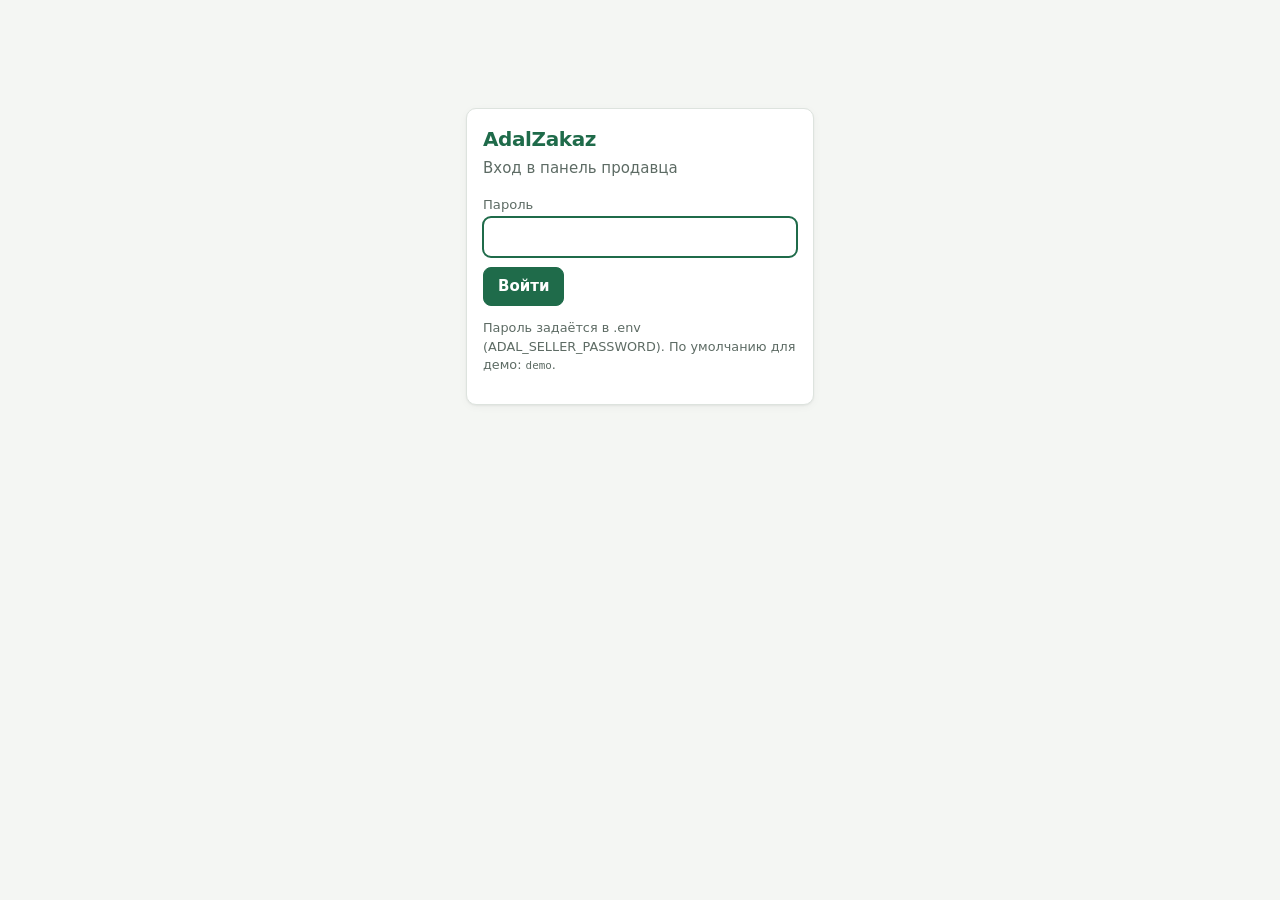
==== static/login.html @ ae4ff65b "Initial commit" ====
<!doctype html>
<html lang="ru">
<head>
  <meta charset="utf-8">
  <meta name="viewport" content="width=device-width, initial-scale=1">
  <title>AdalZakaz — вход</title>
  <link rel="stylesheet" href="/static/style.css">
</head>
<body>
<div class="public" style="max-width:380px;padding-top:12vh">
  <div class="card">
    <div class="logo" style="margin:0 0 4px">AdalZakaz</div>
    <p class="muted" style="margin-top:0">Вход в панель продавца</p>
    <form method="post" action="/login">
      <div class="field"><label for="p">Пароль</label><input id="p" name="password" type="password" autofocus required></div>
      <p class="note bad" id="err" hidden>Неверный пароль</p>
      <button class="btn primary" type="submit">Войти</button>
    </form>
    <p class="muted" style="font-size:.8rem">Пароль задаётся в .env (ADAL_SELLER_PASSWORD). По умолчанию для демо: <code>demo</code>.</p>
  </div>
</div>
<script>if (location.search.includes("error")) document.getElementById("err").hidden = false;</script>
</body>
</html>
---- static/style.css ----
:root {
  --bg: #f4f6f3;
  --panel: #ffffff;
  --ink: #17221d;
  --muted: #5d6b64;
  --line: #dde3de;
  --brand: #1f6b4a;
  --brand-ink: #ffffff;
  --brand-soft: #e3f1ea;
  --warn: #9a5b00;
  --warn-soft: #fff3dc;
  --bad: #b3261e;
  --bad-soft: #fde8e6;
  --ok: #1f6b4a;
  --ok-soft: #e3f1ea;
  --ai: #4b3fa6;
  --ai-soft: #eeecfb;
  --radius: 10px;
  --shadow: 0 1px 2px rgba(0,0,0,.05), 0 2px 8px rgba(0,0,0,.04);
  color-scheme: light;
}
@media (prefers-color-scheme: dark) {
  :root:not([data-theme="light"]) {
    --bg: #111613; --panel: #1a211d; --ink: #e5ece8; --muted: #9aa8a0; --line: #2b352f;
    --brand: #4fb386; --brand-ink: #0d1a13; --brand-soft: #1d3329;
    --warn: #f0b456; --warn-soft: #33290f; --bad: #f2867c; --bad-soft: #3a1c19;
    --ok: #4fb386; --ok-soft: #1d3329; --ai: #a99cf5; --ai-soft: #25213f;
    color-scheme: dark;
  }
}
* { box-sizing: border-box; }
html, body { margin: 0; }
body {
  background: var(--bg); color: var(--ink);
  font: 15px/1.45 system-ui, -apple-system, "Segoe UI", Roboto, "Noto Sans", sans-serif;
}
a { color: var(--brand); }
h1, h2, h3 { margin: 0 0 .5em; line-height: 1.2; }
h1 { font-size: 1.4rem; } h2 { font-size: 1.15rem; } h3 { font-size: 1rem; }
small, .muted { color: var(--muted); }
code { font-size: .85em; }

/* layout */
.app { display: grid; grid-template-columns: 220px 1fr; min-height: 100vh; }
.side { background: var(--panel); border-right: 1px solid var(--line); padding: 16px 12px; position: sticky; top: 0; height: 100vh; }
.logo { font-weight: 800; font-size: 1.25rem; color: var(--brand); margin: 0 8px 4px; letter-spacing: -.02em; }
.logo-sub { font-size: .78rem; color: var(--muted); margin: 0 8px 18px; }
.nav button { display: flex; width: 100%; align-items: center; gap: 8px; text-align: left; background: none; border: 0; color: var(--ink);
  padding: 9px 10px; border-radius: 8px; cursor: pointer; font: inherit; }
.nav button:hover { background: var(--bg); }
.nav button.active { background: var(--brand-soft); color: var(--brand); font-weight: 600; }
.nav .count { margin-left: auto; background: var(--bad); color: #fff; border-radius: 99px; font-size: .72rem; padding: 0 7px; }
.side-foot { position: absolute; bottom: 14px; left: 12px; right: 12px; font-size: .8rem; color: var(--muted); }
main { padding: 22px 26px 60px; min-width: 0; }
.topbar { display: flex; align-items: center; justify-content: space-between; gap: 12px; margin-bottom: 18px; flex-wrap: wrap; }

/* blocks */
.card { background: var(--panel); border: 1px solid var(--line); border-radius: var(--radius); padding: 16px; box-shadow: var(--shadow); margin-bottom: 14px; }
.grid { display: grid; gap: 14px; }
.g2 { grid-template-columns: repeat(2, minmax(0, 1fr)); }
.g3 { grid-template-columns: repeat(3, minmax(0, 1fr)); }
.tiles { display: grid; grid-template-columns: repeat(auto-fill, minmax(170px, 1fr)); gap: 12px; margin-bottom: 14px; }
.tile { background: var(--panel); border: 1px solid var(--line); border-radius: var(--radius); padding: 12px 14px; }
.tile .v { font-size: 1.5rem; font-weight: 700; font-variant-numeric: tabular-nums; }
.tile .k { font-size: .8rem; color: var(--muted); }
.row { display: flex; gap: 8px; align-items: center; flex-wrap: wrap; }
.between { justify-content: space-between; }
.stack > * + * { margin-top: 10px; }
hr { border: 0; border-top: 1px solid var(--line); margin: 14px 0; }

/* tables */
table { width: 100%; border-collapse: collapse; }
th, td { text-align: left; padding: 8px 8px; border-bottom: 1px solid var(--line); vertical-align: top; }
th { font-size: .78rem; text-transform: uppercase; letter-spacing: .03em; color: var(--muted); font-weight: 600; }
tr.click { cursor: pointer; }
tr.click:hover td { background: var(--bg); }
.num { text-align: right; font-variant-numeric: tabular-nums; }

/* chips */
.chip { display: inline-block; padding: 1px 8px; border-radius: 99px; font-size: .78rem; background: var(--bg); border: 1px solid var(--line); white-space: nowrap; }
.chip.ok { background: var(--ok-soft); color: var(--ok); border-color: transparent; }
.chip.warn { background: var(--warn-soft); color: var(--warn); border-color: transparent; }
.chip.bad { background: var(--bad-soft); color: var(--bad); border-color: transparent; }
.chip.ai { background: var(--ai-soft); color: var(--ai); border-color: transparent; }

/* forms */
label { display: block; font-size: .82rem; color: var(--muted); margin-bottom: 3px; }
label .req { color: var(--bad); }
input, select, textarea {
  width: 100%; font: inherit; color: var(--ink); background: var(--panel);
  border: 1px solid var(--line); border-radius: 8px; padding: 8px 10px;
}
textarea { min-height: 70px; resize: vertical; }
input:focus, select:focus, textarea:focus { outline: 2px solid var(--brand); outline-offset: -1px; }
.field { margin-bottom: 10px; }
.field.missing input, .field.missing textarea { border-color: var(--bad); background: var(--bad-soft); }
button.btn, a.btn {
  display: inline-flex; align-items: center; gap: 6px; font: inherit; font-weight: 600; cursor: pointer; text-decoration: none;
  border-radius: 8px; padding: 8px 14px; border: 1px solid var(--line); background: var(--panel); color: var(--ink);
}
button.btn:hover { border-color: var(--brand); }
button.btn.primary, a.btn.primary { background: var(--brand); color: var(--brand-ink); border-color: var(--brand); }
button.btn.ai { background: var(--ai-soft); color: var(--ai); border-color: transparent; }
button.btn.danger { color: var(--bad); }
button.btn.small { padding: 4px 10px; font-size: .85rem; }
button.btn:disabled { opacity: .5; cursor: not-allowed; }
.mic.rec { background: var(--bad); color: #fff; border-color: var(--bad); }

/* notes */
.note { border-radius: 8px; padding: 10px 12px; font-size: .9rem; margin: 8px 0; }
.note.warn { background: var(--warn-soft); color: var(--warn); }
.note.bad { background: var(--bad-soft); color: var(--bad); }
.note.ok { background: var(--ok-soft); color: var(--ok); }
.note.ai { background: var(--ai-soft); color: var(--ai); }
.draft { border: 1px dashed var(--ai); border-radius: var(--radius); padding: 12px; background: var(--ai-soft); margin: 10px 0; }
.draft textarea { background: var(--panel); }
.draft-head { display: flex; justify-content: space-between; gap: 8px; font-size: .82rem; color: var(--ai); margin-bottom: 6px; flex-wrap: wrap; }

/* drawer */
.drawer-back { position: fixed; inset: 0; background: rgba(0,0,0,.35); z-index: 20; }
.drawer { position: fixed; top: 0; right: 0; bottom: 0; width: min(920px, 100%); background: var(--bg); z-index: 21;
  overflow-y: auto; padding: 18px 22px 60px; box-shadow: -4px 0 18px rgba(0,0,0,.15); }
.drawer-close { position: sticky; top: 0; float: right; z-index: 2; }

/* timeline */
.timeline { list-style: none; padding: 0; margin: 0; font-size: .86rem; }
.timeline li { padding: 5px 0 5px 14px; border-left: 2px solid var(--line); position: relative; }
.timeline li::before { content: ""; position: absolute; left: -5px; top: 11px; width: 8px; height: 8px; border-radius: 50%; background: var(--brand); }
.steps { display: flex; gap: 4px; flex-wrap: wrap; margin: 6px 0 12px; }
.step { font-size: .78rem; padding: 4px 9px; border-radius: 6px; background: var(--panel); border: 1px solid var(--line); color: var(--muted); }
.step.done { background: var(--ok-soft); color: var(--ok); border-color: transparent; }
.step.now { border-color: var(--brand); color: var(--ink); font-weight: 600; }

.chat { max-height: 280px; overflow-y: auto; display: flex; flex-direction: column; gap: 6px; padding: 4px; }
.msg { max-width: 80%; padding: 7px 11px; border-radius: 12px; font-size: .9rem; white-space: pre-wrap; }
.msg.in { background: var(--panel); border: 1px solid var(--line); align-self: flex-start; }
.msg.out { background: var(--brand-soft); align-self: flex-end; }
.msg small { display: block; font-size: .7rem; }

.thumbs { display: flex; gap: 8px; flex-wrap: wrap; }
.thumbs img, .thumbs video { width: 140px; height: 100px; object-fit: cover; border-radius: 8px; border: 1px solid var(--line); background: var(--panel); }
.ev { width: 160px; font-size: .75rem; }
.ev audio { width: 160px; }
.bar { height: 8px; background: var(--brand); border-radius: 4px; }
.timer { font-variant-numeric: tabular-nums; font-weight: 600; }
.toast { position: fixed; bottom: 18px; left: 50%; transform: translateX(-50%); background: var(--ink); color: var(--bg);
  padding: 10px 16px; border-radius: 10px; z-index: 50; max-width: 90vw; box-shadow: var(--shadow); }
.toast.err { background: var(--bad); color: #fff; }
.empty { color: var(--muted); padding: 20px; text-align: center; }
.qr svg { width: 140px; height: 140px; }
.diff-old { color: var(--bad); text-decoration: line-through; }
.diff-new { color: var(--ok); }
.spin { display: inline-block; width: 14px; height: 14px; border: 2px solid currentColor; border-right-color: transparent; border-radius: 50%; animation: s .7s linear infinite; }
@keyframes s { to { transform: rotate(360deg); } }

/* buyer pages */
.public { max-width: 720px; margin: 0 auto; padding: 16px 16px 60px; }
.public header { display: flex; justify-content: space-between; align-items: center; margin-bottom: 14px; gap: 8px; }
.langs button { border: 1px solid var(--line); background: var(--panel); color: var(--ink); padding: 5px 12px; font: inherit; cursor: pointer; }
.langs button:first-child { border-radius: 8px 0 0 8px; } .langs button:last-child { border-radius: 0 8px 8px 0; }
.langs button.on { background: var(--brand); color: var(--brand-ink); border-color: var(--brand); }
.facts td:first-child { color: var(--muted); width: 40%; }
.choice { display: flex; gap: 8px; flex-wrap: wrap; }
.choice label { display: flex; gap: 6px; align-items: center; color: var(--ink); font-size: .9rem; border: 1px solid var(--line);
  border-radius: 8px; padding: 6px 10px; background: var(--panel); cursor: pointer; margin: 0; }
.choice input { width: auto; }

@media (max-width: 860px) {
  .app { grid-template-columns: 1fr; }
  .side { position: static; height: auto; border-right: 0; border-bottom: 1px solid var(--line); }
  .nav { display: flex; overflow-x: auto; gap: 4px; }
  .nav button { white-space: nowrap; width: auto; }
  .side-foot { display: none; }
  main { padding: 16px; }
  .g2, .g3 { grid-template-columns: 1fr; }
  .drawer { padding: 14px 16px 60px; }
  table { font-size: .88rem; }
  .hide-sm { display: none; }
}
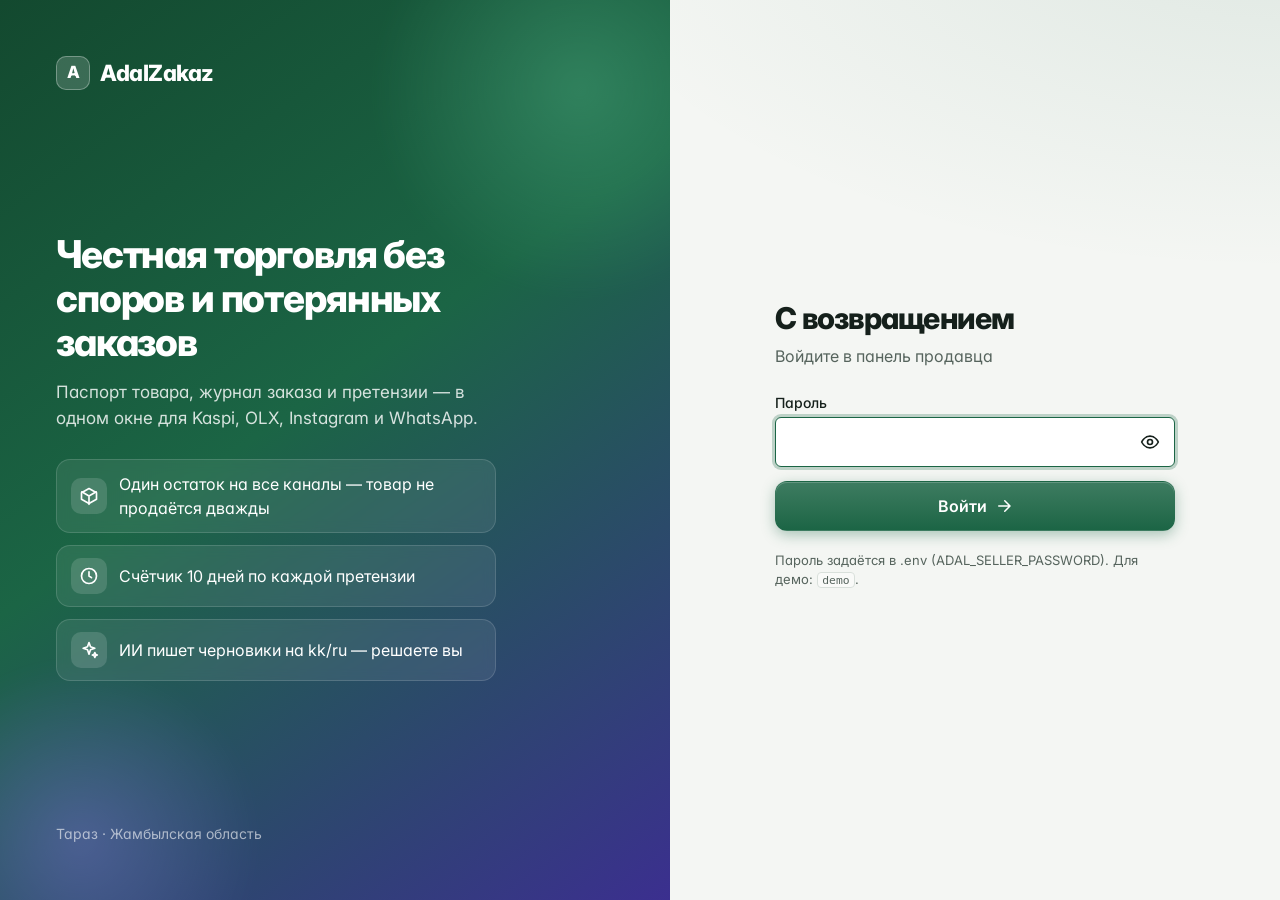
==== commit 2380ac5a: "Interface Update" ====
--- a/static/login.html
+++ b/static/login.html
@@ -3,22 +3,58 @@
 <head>
   <meta charset="utf-8">
   <meta name="viewport" content="width=device-width, initial-scale=1">
+  <meta name="color-scheme" content="light dark">
   <title>AdalZakaz — вход</title>
+  <script>try { const t = localStorage.getItem("adal_theme"); if (t) document.documentElement.dataset.theme = t; } catch {}</script>
+  <link rel="preconnect" href="https://fonts.googleapis.com">
+  <link rel="stylesheet" href="https://fonts.googleapis.com/css2?family=Inter:wght@400;500;600;700;800&display=swap">
   <link rel="stylesheet" href="/static/style.css">
 </head>
 <body>
-<div class="public" style="max-width:380px;padding-top:12vh">
-  <div class="card">
-    <div class="logo" style="margin:0 0 4px">AdalZakaz</div>
-    <p class="muted" style="margin-top:0">Вход в панель продавца</p>
-    <form method="post" action="/login">
-      <div class="field"><label for="p">Пароль</label><input id="p" name="password" type="password" autofocus required></div>
-      <p class="note bad" id="err" hidden>Неверный пароль</p>
-      <button class="btn primary" type="submit">Войти</button>
-    </form>
-    <p class="muted" style="font-size:.8rem">Пароль задаётся в .env (ADAL_SELLER_PASSWORD). По умолчанию для демо: <code>demo</code>.</p>
-  </div>
+<div class="auth">
+  <section class="auth-hero" aria-label="О сервисе">
+    <div class="logo">AdalZakaz</div>
+    <div>
+      <h2>Честная торговля без споров и потерянных заказов</h2>
+      <p>Паспорт товара, журнал заказа и претензии — в одном окне для Kaspi, OLX, Instagram и WhatsApp.</p>
+      <ul class="feat">
+        <li><span data-i="package"></span>Один остаток на все каналы — товар не продаётся дважды</li>
+        <li><span data-i="clock"></span>Счётчик 10 дней по каждой претензии</li>
+        <li><span data-i="ai"></span>ИИ пишет черновики на kk/ru — решаете вы</li>
+      </ul>
+    </div>
+    <small>Тараз · Жамбылская область</small>
+  </section>
+
+  <main class="auth-form">
+    <div class="auth-card">
+      <h1>С возвращением</h1>
+      <p class="muted">Войдите в панель продавца</p>
+      <form method="post" action="/login" id="lf" style="margin-top:24px">
+        <div class="note bad" id="err" role="alert" hidden><b>Неверный пароль.</b> Проверьте раскладку и Caps Lock и попробуйте ещё раз.</div>
+        <div class="field">
+          <label for="p">Пароль</label>
+          <div style="position:relative">
+            <input id="p" name="password" type="password" autocomplete="current-password" autofocus required style="padding-right:52px;min-height:50px" aria-describedby="caps">
+            <button type="button" class="icon-btn" id="eye" aria-label="Показать пароль" aria-pressed="false" style="position:absolute;right:3px;top:3px"></button>
+          </div>
+          <span class="hint" id="caps" hidden>Включён Caps Lock</span>
+        </div>
+        <button class="btn primary block" type="submit" id="go">Войти <span data-i="arrowRight"></span></button>
+      </form>
+      <p class="hint" style="margin-top:20px">Пароль задаётся в .env (ADAL_SELLER_PASSWORD). Для демо: <code>demo</code>.</p>
+    </div>
+  </main>
 </div>
-<script>if (location.search.includes("error")) document.getElementById("err").hidden = false;</script>
+<script src="/static/icons.js"></script>
+<script>
+document.querySelectorAll("[data-i]").forEach((el) => (el.outerHTML = icon(el.dataset.i, el.closest(".feat") ? 20 : 18)));
+const p = document.getElementById("p"), eye = document.getElementById("eye");
+eye.innerHTML = icon("eye", 20);
+if (location.search.includes("error")) { document.getElementById("err").hidden = false; p.setAttribute("aria-invalid", "true"); }
+eye.onclick = () => { const show = p.type === "password"; p.type = show ? "text" : "password"; eye.setAttribute("aria-pressed", show); eye.innerHTML = icon(show ? "eyeOff" : "eye", 20); eye.setAttribute("aria-label", show ? "Скрыть пароль" : "Показать пароль"); p.focus(); };
+p.addEventListener("keyup", (e) => { document.getElementById("caps").hidden = !e.getModifierState?.("CapsLock"); });
+document.getElementById("lf").onsubmit = () => { const b = document.getElementById("go"); b.disabled = true; b.innerHTML = '<span class="spin"></span> Входим…'; };
+</script>
 </body>
 </html>
--- a/static/style.css
+++ b/static/style.css
@@ -1,179 +1,446 @@
+/* AdalZakaz — дизайн-система.
+   Принципы: тело 16px / 1.5, контраст ≥ 4.5:1 (WCAG AA), касания ≥ 44px,
+   видимый фокус, тёмная тема (системная + ручная), prefers-reduced-motion, mobile-first. */
 :root {
   --bg: #f4f6f3;
   --panel: #ffffff;
-  --ink: #17221d;
-  --muted: #5d6b64;
-  --line: #dde3de;
-  --brand: #1f6b4a;
+  --panel-2: #f9faf8;
+  --ink: #15201b;
+  --muted: #56645d;          /* 5.6:1 на --bg */
+  --line: #d9e0db;
+  --line-strong: #b9c4bd;
+  --brand: #1b6545;          /* 7:1 на белом */
+  --brand-hover: #155238;
   --brand-ink: #ffffff;
-  --brand-soft: #e3f1ea;
-  --warn: #9a5b00;
-  --warn-soft: #fff3dc;
+  --brand-soft: #e1f0e8;
+  --warn: #8a5000;
+  --warn-soft: #fff1d6;
   --bad: #b3261e;
   --bad-soft: #fde8e6;
-  --ok: #1f6b4a;
-  --ok-soft: #e3f1ea;
-  --ai: #4b3fa6;
-  --ai-soft: #eeecfb;
-  --radius: 10px;
-  --shadow: 0 1px 2px rgba(0,0,0,.05), 0 2px 8px rgba(0,0,0,.04);
+  --ok: #1b6545;
+  --ok-soft: #e1f0e8;
+  --ai: #4936a8;
+  --ai-soft: #eeebfb;
+  --focus: #2563eb;
+  --radius: 12px;
+  --radius-sm: 8px;
+  --shadow: 0 1px 2px rgba(16,24,20,.05), 0 4px 14px rgba(16,24,20,.05);
+  --shadow-lg: 0 10px 40px rgba(16,24,20,.18);
+  --tap: 44px;
+  --dur: 180ms;
+  --side-w: 236px;
+  /* иконки для псевдоэлементов (маски, цвет — currentColor) */
+  --ic-check: url("data:image/svg+xml;utf8,<svg xmlns='http://www.w3.org/2000/svg' viewBox='0 0 24 24' fill='none' stroke='black' stroke-width='2.5' stroke-linecap='round' stroke-linejoin='round'><path d='M20 6 9 17l-5-5'/></svg>");
+  --ic-checkcircle: url("data:image/svg+xml;utf8,<svg xmlns='http://www.w3.org/2000/svg' viewBox='0 0 24 24' fill='none' stroke='black' stroke-width='2' stroke-linecap='round' stroke-linejoin='round'><circle cx='12' cy='12' r='9'/><path d='m8 12 3 3 5-6'/></svg>");
+  --ic-xcircle: url("data:image/svg+xml;utf8,<svg xmlns='http://www.w3.org/2000/svg' viewBox='0 0 24 24' fill='none' stroke='black' stroke-width='2' stroke-linecap='round' stroke-linejoin='round'><circle cx='12' cy='12' r='9'/><path d='m15 9-6 6M9 9l6 6'/></svg>");
+  --ic-alert: url("data:image/svg+xml;utf8,<svg xmlns='http://www.w3.org/2000/svg' viewBox='0 0 24 24' fill='none' stroke='black' stroke-width='2' stroke-linecap='round' stroke-linejoin='round'><path d='M10.3 3.9 1.8 18a2 2 0 0 0 1.7 3h17a2 2 0 0 0 1.7-3L13.7 3.9a2 2 0 0 0-3.4 0zM12 9v4M12 17h.01'/></svg>");
+  --ic-clock: url("data:image/svg+xml;utf8,<svg xmlns='http://www.w3.org/2000/svg' viewBox='0 0 24 24' fill='none' stroke='black' stroke-width='2.5' stroke-linecap='round' stroke-linejoin='round'><circle cx='12' cy='12' r='9'/><path d='M12 7v5l3 2'/></svg>");
+  --ic-ai: url("data:image/svg+xml;utf8,<svg xmlns='http://www.w3.org/2000/svg' viewBox='0 0 24 24' fill='none' stroke='black' stroke-width='2' stroke-linejoin='round'><path d='M12 3l1.8 5.2L19 10l-5.2 1.8L12 17l-1.8-5.2L5 10l5.2-1.8z'/><path d='M19 15l.8 2.2L22 18l-2.2.8L19 21l-.8-2.2L16 18l2.2-.8z'/></svg>");
+  --ic-camera: url("data:image/svg+xml;utf8,<svg xmlns='http://www.w3.org/2000/svg' viewBox='0 0 24 24' fill='none' stroke='black' stroke-width='2' stroke-linejoin='round'><path d='M14.5 4h-5L7 7H4a2 2 0 0 0-2 2v9a2 2 0 0 0 2 2h16a2 2 0 0 0 2-2V9a2 2 0 0 0-2-2h-3z'/><circle cx='12' cy='13' r='3'/></svg>");
+  --ic-mic: url("data:image/svg+xml;utf8,<svg xmlns='http://www.w3.org/2000/svg' viewBox='0 0 24 24' fill='none' stroke='black' stroke-width='2' stroke-linecap='round'><rect x='9' y='2' width='6' height='12' rx='3'/><path d='M19 10v1a7 7 0 0 1-14 0v-1M12 18v4'/></svg>");
+  --ic-chevron: url("data:image/svg+xml;utf8,<svg xmlns='http://www.w3.org/2000/svg' viewBox='0 0 24 24' fill='none' stroke='black' stroke-width='2.5' stroke-linecap='round' stroke-linejoin='round'><path d='m9 6 6 6-6 6'/></svg>");
   color-scheme: light;
 }
 @media (prefers-color-scheme: dark) {
   :root:not([data-theme="light"]) {
-    --bg: #111613; --panel: #1a211d; --ink: #e5ece8; --muted: #9aa8a0; --line: #2b352f;
-    --brand: #4fb386; --brand-ink: #0d1a13; --brand-soft: #1d3329;
-    --warn: #f0b456; --warn-soft: #33290f; --bad: #f2867c; --bad-soft: #3a1c19;
-    --ok: #4fb386; --ok-soft: #1d3329; --ai: #a99cf5; --ai-soft: #25213f;
+    --bg: #0f1412; --panel: #18201c; --panel-2: #1d2621; --ink: #e7eee9; --muted: #a3b0a8; --line: #2a3530; --line-strong: #3d4a43;
+    --brand: #5cc193; --brand-hover: #79d1a8; --brand-ink: #08160f; --brand-soft: #1b3328;
+    --warn: #f2b85c; --warn-soft: #33280f; --bad: #f4908a; --bad-soft: #3b1d1a;
+    --ok: #5cc193; --ok-soft: #1b3328; --ai: #b2a6f7; --ai-soft: #262142; --focus: #7aa7ff;
+    --shadow: 0 1px 2px rgba(0,0,0,.3); --shadow-lg: 0 10px 40px rgba(0,0,0,.5);
     color-scheme: dark;
   }
 }
+:root[data-theme="dark"] {
+  --bg: #0f1412; --panel: #18201c; --panel-2: #1d2621; --ink: #e7eee9; --muted: #a3b0a8; --line: #2a3530; --line-strong: #3d4a43;
+  --brand: #5cc193; --brand-hover: #79d1a8; --brand-ink: #08160f; --brand-soft: #1b3328;
+  --warn: #f2b85c; --warn-soft: #33280f; --bad: #f4908a; --bad-soft: #3b1d1a;
+  --ok: #5cc193; --ok-soft: #1b3328; --ai: #b2a6f7; --ai-soft: #262142; --focus: #7aa7ff;
+  --shadow: 0 1px 2px rgba(0,0,0,.3); --shadow-lg: 0 10px 40px rgba(0,0,0,.5);
+  color-scheme: dark;
+}
+
 * { box-sizing: border-box; }
+html { -webkit-text-size-adjust: 100%; }
 html, body { margin: 0; }
 body {
   background: var(--bg); color: var(--ink);
-  font: 15px/1.45 system-ui, -apple-system, "Segoe UI", Roboto, "Noto Sans", sans-serif;
-}
-a { color: var(--brand); }
-h1, h2, h3 { margin: 0 0 .5em; line-height: 1.2; }
-h1 { font-size: 1.4rem; } h2 { font-size: 1.15rem; } h3 { font-size: 1rem; }
+  font: 16px/1.5 system-ui, -apple-system, "Segoe UI", Roboto, "Noto Sans", sans-serif;
+  -webkit-font-smoothing: antialiased;
+}
+a { color: var(--brand); text-underline-offset: 2px; }
+h1, h2, h3 { margin: 0 0 .5em; line-height: 1.25; font-weight: 700; }
+h1 { font-size: 1.5rem; letter-spacing: -.01em; } h2 { font-size: 1.125rem; } h3 { font-size: 1rem; }
+p { margin: 0 0 .75em; }
 small, .muted { color: var(--muted); }
-code { font-size: .85em; }
-
-/* layout */
-.app { display: grid; grid-template-columns: 220px 1fr; min-height: 100vh; }
-.side { background: var(--panel); border-right: 1px solid var(--line); padding: 16px 12px; position: sticky; top: 0; height: 100vh; }
-.logo { font-weight: 800; font-size: 1.25rem; color: var(--brand); margin: 0 8px 4px; letter-spacing: -.02em; }
-.logo-sub { font-size: .78rem; color: var(--muted); margin: 0 8px 18px; }
-.nav button { display: flex; width: 100%; align-items: center; gap: 8px; text-align: left; background: none; border: 0; color: var(--ink);
-  padding: 9px 10px; border-radius: 8px; cursor: pointer; font: inherit; }
-.nav button:hover { background: var(--bg); }
-.nav button.active { background: var(--brand-soft); color: var(--brand); font-weight: 600; }
-.nav .count { margin-left: auto; background: var(--bad); color: #fff; border-radius: 99px; font-size: .72rem; padding: 0 7px; }
-.side-foot { position: absolute; bottom: 14px; left: 12px; right: 12px; font-size: .8rem; color: var(--muted); }
-main { padding: 22px 26px 60px; min-width: 0; }
-.topbar { display: flex; align-items: center; justify-content: space-between; gap: 12px; margin-bottom: 18px; flex-wrap: wrap; }
-
-/* blocks */
-.card { background: var(--panel); border: 1px solid var(--line); border-radius: var(--radius); padding: 16px; box-shadow: var(--shadow); margin-bottom: 14px; }
-.grid { display: grid; gap: 14px; }
+small { font-size: .875rem; }
+code { font-size: .875em; background: var(--panel-2); border: 1px solid var(--line); border-radius: 4px; padding: 0 4px; }
+[hidden] { display: none !important; }
+.i { flex: none; vertical-align: -0.2em; }
+.tile .v .i { vertical-align: -3px; }
+.toast .ico { display: inline-flex; }
+
+/* фокус виден только с клавиатуры */
+:focus-visible { outline: 3px solid var(--focus); outline-offset: 2px; border-radius: 6px; }
+.sr-only { position: absolute; width: 1px; height: 1px; overflow: hidden; clip: rect(0 0 0 0); white-space: nowrap; }
+.skip { position: absolute; left: 8px; top: -60px; z-index: 100; background: var(--brand); color: var(--brand-ink); padding: 10px 14px; border-radius: 8px; font-weight: 600; }
+.skip:focus { top: 8px; }
+
+/* ---------- layout ---------- */
+.app { display: grid; grid-template-columns: var(--side-w) 1fr; min-height: 100vh; }
+.side { background: var(--panel); border-right: 1px solid var(--line); padding: 18px 12px; position: sticky; top: 0; height: 100vh;
+  display: flex; flex-direction: column; gap: 4px; }
+.brand-row { display: flex; align-items: center; justify-content: space-between; gap: 8px; margin: 0 6px 2px; }
+.logo { font-weight: 800; font-size: 1.25rem; color: var(--brand); letter-spacing: -.02em; text-decoration: none; }
+.logo-sub { font-size: .8125rem; color: var(--muted); margin: 0 8px 16px; line-height: 1.35; }
+.nav { display: flex; flex-direction: column; gap: 2px; }
+.nav button { display: flex; width: 100%; align-items: center; gap: 10px; text-align: left; background: none; border: 0; color: var(--ink);
+  min-height: var(--tap); padding: 8px 12px; border-radius: 10px; cursor: pointer; font: inherit; font-size: .9375rem; transition: background var(--dur); }
+.nav button svg { width: 20px; height: 20px; flex: none; opacity: .8; }
+.nav button:hover { background: var(--panel-2); }
+.nav button[aria-current="page"] { background: var(--brand-soft); color: var(--brand); font-weight: 600; }
+.nav button[aria-current="page"] svg { opacity: 1; }
+.nav .count { margin-left: auto; background: var(--bad); color: #fff; border-radius: 99px; font-size: .75rem; font-weight: 700; min-width: 22px; text-align: center; padding: 1px 7px; }
+.side-foot { margin-top: auto; font-size: .8125rem; color: var(--muted); padding: 12px 8px 0; border-top: 1px solid var(--line); display: grid; gap: 6px; }
+.side-foot a { display: inline-flex; align-items: center; min-height: 36px; }
+main { padding: 28px 32px 72px; min-width: 0; max-width: 1280px; width: 100%; }
+.topbar { display: flex; align-items: flex-end; justify-content: space-between; gap: 12px 16px; margin-bottom: 20px; flex-wrap: wrap; }
+.topbar h1 { margin: 0; }
+.topbar .sub { color: var(--muted); font-size: .9375rem; margin-top: 2px; }
+
+.icon-btn { display: inline-grid; place-items: center; width: var(--tap); height: var(--tap); border-radius: 10px; border: 1px solid transparent;
+  background: none; color: var(--ink); cursor: pointer; font-size: 1.1rem; }
+.icon-btn:hover { background: var(--panel-2); border-color: var(--line); }
+.icon-btn svg { width: 20px; height: 20px; }
+
+/* ---------- blocks ---------- */
+.card { background: var(--panel); border: 1px solid var(--line); border-radius: var(--radius); padding: 20px; box-shadow: var(--shadow); margin-bottom: 16px; }
+.card > h2:first-child, .card > .card-head:first-child { margin-bottom: 12px; }
+.card-head { display: flex; justify-content: space-between; align-items: baseline; gap: 8px; flex-wrap: wrap; }
+.card-head h2 { margin: 0; }
+.card.flush { padding: 4px 0; }
+.card.flush .table-wrap { padding: 0 8px; }
+.grid { display: grid; gap: 16px; }
 .g2 { grid-template-columns: repeat(2, minmax(0, 1fr)); }
 .g3 { grid-template-columns: repeat(3, minmax(0, 1fr)); }
-.tiles { display: grid; grid-template-columns: repeat(auto-fill, minmax(170px, 1fr)); gap: 12px; margin-bottom: 14px; }
-.tile { background: var(--panel); border: 1px solid var(--line); border-radius: var(--radius); padding: 12px 14px; }
-.tile .v { font-size: 1.5rem; font-weight: 700; font-variant-numeric: tabular-nums; }
-.tile .k { font-size: .8rem; color: var(--muted); }
+.tiles { display: grid; grid-template-columns: repeat(auto-fill, minmax(190px, 1fr)); gap: 12px; margin-bottom: 20px; }
+.tile { background: var(--panel); border: 1px solid var(--line); border-radius: var(--radius); padding: 14px 16px; }
+.tile .v { font-size: 1.625rem; font-weight: 700; font-variant-numeric: tabular-nums; line-height: 1.2; }
+.tile .k { font-size: .875rem; color: var(--muted); margin-top: 2px; line-height: 1.35; }
+.tile.alert { border-color: var(--bad); background: var(--bad-soft); }
+.tile.alert .v { color: var(--bad); }
+.tiles-group { font-size: .8125rem; font-weight: 600; text-transform: uppercase; letter-spacing: .04em; color: var(--muted); margin: 0 0 8px; }
 .row { display: flex; gap: 8px; align-items: center; flex-wrap: wrap; }
 .between { justify-content: space-between; }
-.stack > * + * { margin-top: 10px; }
-hr { border: 0; border-top: 1px solid var(--line); margin: 14px 0; }
-
-/* tables */
+.stack > * + * { margin-top: 12px; }
+hr { border: 0; border-top: 1px solid var(--line); margin: 16px 0; }
+
+/* ---------- tables ---------- */
+.table-wrap { overflow-x: auto; -webkit-overflow-scrolling: touch; }
 table { width: 100%; border-collapse: collapse; }
-th, td { text-align: left; padding: 8px 8px; border-bottom: 1px solid var(--line); vertical-align: top; }
-th { font-size: .78rem; text-transform: uppercase; letter-spacing: .03em; color: var(--muted); font-weight: 600; }
-tr.click { cursor: pointer; }
-tr.click:hover td { background: var(--bg); }
+th, td { text-align: left; padding: 12px 10px; border-bottom: 1px solid var(--line); vertical-align: middle; }
+tr:last-child td { border-bottom: 0; }
+th { font-size: .8125rem; text-transform: uppercase; letter-spacing: .04em; color: var(--muted); font-weight: 600; white-space: nowrap; }
+tr.click { cursor: pointer; transition: background var(--dur); }
+tr.click:hover td, tr.click:focus-visible td { background: var(--panel-2); }
+tr.click:focus-visible { outline: 3px solid var(--focus); outline-offset: -3px; }
 .num { text-align: right; font-variant-numeric: tabular-nums; }
 
-/* chips */
-.chip { display: inline-block; padding: 1px 8px; border-radius: 99px; font-size: .78rem; background: var(--bg); border: 1px solid var(--line); white-space: nowrap; }
+/* ---------- chips (цвет + текст + иконка: цвет не единственный носитель смысла) ---------- */
+.chip { display: inline-flex; align-items: center; gap: 4px; padding: 2px 10px; border-radius: 99px; font-size: .8125rem; line-height: 1.5;
+  background: var(--panel-2); border: 1px solid var(--line); white-space: nowrap; font-weight: 500; }
 .chip.ok { background: var(--ok-soft); color: var(--ok); border-color: transparent; }
 .chip.warn { background: var(--warn-soft); color: var(--warn); border-color: transparent; }
 .chip.bad { background: var(--bad-soft); color: var(--bad); border-color: transparent; }
 .chip.ai { background: var(--ai-soft); color: var(--ai); border-color: transparent; }
-
-/* forms */
-label { display: block; font-size: .82rem; color: var(--muted); margin-bottom: 3px; }
+.chip.ok::before, .chip.bad::before, .chip.warn::before { content: ""; width: 13px; height: 13px; flex: none; background: currentColor;
+  -webkit-mask: var(--ic) center / contain no-repeat; mask: var(--ic) center / contain no-repeat; }
+.chip.ok { --ic: var(--ic-check); } .chip.bad { --ic: var(--ic-alert); } .chip.warn { --ic: var(--ic-clock); }
+.chip.plain::before { content: none; }
+.chip .i { width: 14px; height: 14px; }
+
+/* ---------- forms ---------- */
+label { display: block; font-size: .875rem; color: var(--ink); font-weight: 500; margin-bottom: 4px; }
 label .req { color: var(--bad); }
+.hint { display: block; font-size: .8125rem; color: var(--muted); margin-top: 4px; }
 input, select, textarea {
   width: 100%; font: inherit; color: var(--ink); background: var(--panel);
-  border: 1px solid var(--line); border-radius: 8px; padding: 8px 10px;
-}
-textarea { min-height: 70px; resize: vertical; }
-input:focus, select:focus, textarea:focus { outline: 2px solid var(--brand); outline-offset: -1px; }
-.field { margin-bottom: 10px; }
+  border: 1px solid var(--line-strong); border-radius: var(--radius-sm); padding: 10px 12px; min-height: var(--tap);
+  transition: border-color var(--dur), box-shadow var(--dur);
+}
+input[type=file] { padding: 8px; }
+input[type=checkbox], input[type=radio] { width: 20px; height: 20px; min-height: 0; accent-color: var(--brand); margin: 0; }
+textarea { min-height: 88px; resize: vertical; }
+input:focus, select:focus, textarea:focus { outline: none; border-color: var(--brand); box-shadow: 0 0 0 3px color-mix(in srgb, var(--brand) 25%, transparent); }
+input:focus-visible, select:focus-visible, textarea:focus-visible { outline: none; }
+.field { margin-bottom: 14px; }
 .field.missing input, .field.missing textarea { border-color: var(--bad); background: var(--bad-soft); }
-button.btn, a.btn {
-  display: inline-flex; align-items: center; gap: 6px; font: inherit; font-weight: 600; cursor: pointer; text-decoration: none;
-  border-radius: 8px; padding: 8px 14px; border: 1px solid var(--line); background: var(--panel); color: var(--ink);
-}
-button.btn:hover { border-color: var(--brand); }
-button.btn.primary, a.btn.primary { background: var(--brand); color: var(--brand-ink); border-color: var(--brand); }
-button.btn.ai { background: var(--ai-soft); color: var(--ai); border-color: transparent; }
-button.btn.danger { color: var(--bad); }
-button.btn.small { padding: 4px 10px; font-size: .85rem; }
-button.btn:disabled { opacity: .5; cursor: not-allowed; }
-.mic.rec { background: var(--bad); color: #fff; border-color: var(--bad); }
-
-/* notes */
-.note { border-radius: 8px; padding: 10px 12px; font-size: .9rem; margin: 8px 0; }
-.note.warn { background: var(--warn-soft); color: var(--warn); }
-.note.bad { background: var(--bad-soft); color: var(--bad); }
-.note.ok { background: var(--ok-soft); color: var(--ok); }
-.note.ai { background: var(--ai-soft); color: var(--ai); }
-.draft { border: 1px dashed var(--ai); border-radius: var(--radius); padding: 12px; background: var(--ai-soft); margin: 10px 0; }
+.field.missing label::after { content: " — не заполнено"; color: var(--bad); font-weight: 400; }
+.check { display: inline-flex; gap: 8px; align-items: center; min-height: var(--tap); margin: 0; font-weight: 400; cursor: pointer; }
+.form-actions { display: flex; gap: 8px; flex-wrap: wrap; align-items: center; margin-top: 4px; }
+
+.btn {
+  display: inline-flex; align-items: center; justify-content: center; gap: 8px; font: inherit; font-weight: 600; font-size: .9375rem;
+  cursor: pointer; text-decoration: none; white-space: nowrap; min-height: var(--tap);
+  border-radius: 10px; padding: 8px 16px; border: 1px solid var(--line-strong); background: var(--panel); color: var(--ink);
+  transition: background var(--dur), border-color var(--dur), transform var(--dur);
+}
+.btn:hover { border-color: var(--brand); }
+.btn:active { transform: translateY(1px); }
+.btn.primary { background: var(--brand); color: var(--brand-ink); border-color: var(--brand); }
+.btn.primary:hover { background: var(--brand-hover); border-color: var(--brand-hover); }
+.btn.ai { background: var(--ai-soft); color: var(--ai); border-color: transparent; }
+.btn.ai:hover { border-color: var(--ai); }
+.btn.ghost { background: none; border-color: transparent; color: var(--brand); }
+.btn.ghost:hover { background: var(--panel-2); }
+.btn.danger { color: var(--bad); }
+.btn.danger:hover { border-color: var(--bad); background: var(--bad-soft); }
+.btn.small { min-height: 40px; padding: 6px 12px; font-size: .875rem; }
+.btn:disabled { opacity: .55; cursor: not-allowed; transform: none; }
+.btn.block { width: 100%; }
+.mic.rec { background: var(--bad); color: #fff; border-color: var(--bad); animation: pulse 1.2s ease-in-out infinite; }
+@keyframes pulse { 50% { box-shadow: 0 0 0 6px color-mix(in srgb, var(--bad) 25%, transparent); } }
+
+/* ---------- notes ---------- */
+.note { position: relative; border-radius: var(--radius-sm); padding: 12px 14px 12px 44px; font-size: .9375rem; margin: 8px 0; line-height: 1.45; }
+.note::before { content: ""; position: absolute; left: 14px; top: 13px; width: 20px; height: 20px; background: currentColor;
+  -webkit-mask: var(--ic) center / contain no-repeat; mask: var(--ic) center / contain no-repeat; }
+.note.warn { background: var(--warn-soft); color: var(--warn); --ic: var(--ic-alert); }
+.note.bad { background: var(--bad-soft); color: var(--bad); --ic: var(--ic-xcircle); }
+.note.ok { background: var(--ok-soft); color: var(--ok); --ic: var(--ic-checkcircle); }
+.note.ai { background: var(--ai-soft); color: var(--ai); --ic: var(--ic-ai); }
+.note.ai.photo { --ic: var(--ic-camera); } .note.ai.voice { --ic: var(--ic-mic); }
+.draft { border: 1px dashed var(--ai); border-radius: var(--radius); padding: 14px; background: var(--ai-soft); margin: 12px 0; }
 .draft textarea { background: var(--panel); }
-.draft-head { display: flex; justify-content: space-between; gap: 8px; font-size: .82rem; color: var(--ai); margin-bottom: 6px; flex-wrap: wrap; }
-
-/* drawer */
-.drawer-back { position: fixed; inset: 0; background: rgba(0,0,0,.35); z-index: 20; }
-.drawer { position: fixed; top: 0; right: 0; bottom: 0; width: min(920px, 100%); background: var(--bg); z-index: 21;
-  overflow-y: auto; padding: 18px 22px 60px; box-shadow: -4px 0 18px rgba(0,0,0,.15); }
-.drawer-close { position: sticky; top: 0; float: right; z-index: 2; }
-
-/* timeline */
-.timeline { list-style: none; padding: 0; margin: 0; font-size: .86rem; }
-.timeline li { padding: 5px 0 5px 14px; border-left: 2px solid var(--line); position: relative; }
-.timeline li::before { content: ""; position: absolute; left: -5px; top: 11px; width: 8px; height: 8px; border-radius: 50%; background: var(--brand); }
-.steps { display: flex; gap: 4px; flex-wrap: wrap; margin: 6px 0 12px; }
-.step { font-size: .78rem; padding: 4px 9px; border-radius: 6px; background: var(--panel); border: 1px solid var(--line); color: var(--muted); }
-.step.done { background: var(--ok-soft); color: var(--ok); border-color: transparent; }
-.step.now { border-color: var(--brand); color: var(--ink); font-weight: 600; }
-
-.chat { max-height: 280px; overflow-y: auto; display: flex; flex-direction: column; gap: 6px; padding: 4px; }
-.msg { max-width: 80%; padding: 7px 11px; border-radius: 12px; font-size: .9rem; white-space: pre-wrap; }
-.msg.in { background: var(--panel); border: 1px solid var(--line); align-self: flex-start; }
-.msg.out { background: var(--brand-soft); align-self: flex-end; }
-.msg small { display: block; font-size: .7rem; }
-
-.thumbs { display: flex; gap: 8px; flex-wrap: wrap; }
-.thumbs img, .thumbs video { width: 140px; height: 100px; object-fit: cover; border-radius: 8px; border: 1px solid var(--line); background: var(--panel); }
-.ev { width: 160px; font-size: .75rem; }
+.draft-head { display: flex; justify-content: space-between; gap: 8px; font-size: .875rem; color: var(--ai); margin-bottom: 8px; flex-wrap: wrap; }
+
+/* ---------- drawer (диалог) ---------- */
+.drawer-back { position: fixed; inset: 0; background: rgba(8,14,11,.45); z-index: 20; animation: fade var(--dur) ease-out; }
+.drawer { position: fixed; top: 0; right: 0; bottom: 0; width: min(960px, 100%); background: var(--bg); z-index: 21;
+  overflow-y: auto; padding: 0 28px 72px; box-shadow: var(--shadow-lg); animation: slide 240ms cubic-bezier(.2,.8,.2,1); outline: none; }
+.drawer-bar { position: sticky; top: 0; z-index: 3; display: flex; justify-content: flex-end; align-items: center; gap: 8px;
+  margin: 0 -28px 12px; padding: 10px 20px; background: color-mix(in srgb, var(--bg) 88%, transparent); backdrop-filter: blur(8px); border-bottom: 1px solid var(--line); }
+@keyframes fade { from { opacity: 0; } }
+@keyframes slide { from { transform: translateX(40px); opacity: 0; } }
+
+/* ---------- timeline / steps ---------- */
+.timeline { list-style: none; padding: 0; margin: 0; font-size: .9375rem; }
+.timeline li { padding: 6px 0 6px 18px; border-left: 2px solid var(--line); position: relative; }
+.timeline li::before { content: ""; position: absolute; left: -6px; top: 13px; width: 10px; height: 10px; border-radius: 50%; background: var(--brand); border: 2px solid var(--bg); }
+.steps { display: flex; gap: 0; flex-wrap: wrap; margin: 8px 0 16px; padding: 0; list-style: none; counter-reset: st; }
+.step { counter-increment: st; font-size: .875rem; padding: 6px 12px 6px 10px; color: var(--muted); display: flex; align-items: center; gap: 6px; }
+.step::before { content: counter(st); width: 22px; height: 22px; border-radius: 50%; border: 2px solid var(--line-strong); display: grid; place-items: center; font-size: .75rem; font-weight: 700; }
+.step.done { color: var(--ok); } .step.done::before { content: ""; border: 0; width: 22px; height: 22px; background: var(--ok);
+  -webkit-mask: var(--ic-checkcircle) center / contain no-repeat; mask: var(--ic-checkcircle) center / contain no-repeat; }
+.step.now { color: var(--ink); font-weight: 700; } .step.now::before { border-color: var(--brand); color: var(--brand); }
+.step + .step { border-left: 1px solid var(--line); }
+
+.chat { max-height: 320px; overflow-y: auto; display: flex; flex-direction: column; gap: 8px; padding: 4px; }
+.msg { max-width: 85%; padding: 8px 12px; border-radius: 14px; font-size: .9375rem; white-space: pre-wrap; }
+.msg.in { background: var(--panel-2); border: 1px solid var(--line); align-self: flex-start; border-bottom-left-radius: 4px; }
+.msg.out { background: var(--brand-soft); align-self: flex-end; border-bottom-right-radius: 4px; }
+.msg small { display: block; font-size: .75rem; }
+
+.thumbs { display: flex; gap: 10px; flex-wrap: wrap; }
+.thumbs img, .thumbs video { width: 140px; height: 104px; object-fit: cover; border-radius: var(--radius-sm); border: 1px solid var(--line); background: var(--panel); display: block; }
+.ev { width: 160px; font-size: .8125rem; }
 .ev audio { width: 160px; }
-.bar { height: 8px; background: var(--brand); border-radius: 4px; }
+.bar { height: 10px; background: var(--brand); border-radius: 5px; transition: width 300ms; }
+.bar-track { background: var(--panel-2); border-radius: 5px; }
 .timer { font-variant-numeric: tabular-nums; font-weight: 600; }
-.toast { position: fixed; bottom: 18px; left: 50%; transform: translateX(-50%); background: var(--ink); color: var(--bg);
-  padding: 10px 16px; border-radius: 10px; z-index: 50; max-width: 90vw; box-shadow: var(--shadow); }
+
+/* ---------- toasts ---------- */
+.toasts { position: fixed; bottom: 20px; left: 50%; transform: translateX(-50%); z-index: 60; display: grid; gap: 8px; width: min(480px, calc(100vw - 32px)); pointer-events: none; }
+.toast { pointer-events: auto; display: flex; align-items: center; gap: 10px; background: var(--ink); color: var(--bg); padding: 12px 14px 12px 16px;
+  border-radius: 12px; box-shadow: var(--shadow-lg); animation: rise 220ms ease-out; font-size: .9375rem; }
 .toast.err { background: var(--bad); color: #fff; }
-.empty { color: var(--muted); padding: 20px; text-align: center; }
-.qr svg { width: 140px; height: 140px; }
+.toast .ico { font-weight: 800; }
+.toast .x { margin-left: auto; background: none; border: 0; color: inherit; font-size: 1.1rem; cursor: pointer; width: 32px; height: 32px; border-radius: 8px; opacity: .8; }
+.toast .x:hover { opacity: 1; background: rgba(255,255,255,.12); }
+@keyframes rise { from { transform: translateY(10px); opacity: 0; } }
+
+/* ---------- empty / skeleton ---------- */
+.empty { color: var(--muted); padding: 28px 16px; text-align: center; }
+.empty .em-t { color: var(--ink); font-weight: 600; margin-bottom: 4px; }
+.empty .btn { margin-top: 12px; }
+.skel { display: grid; gap: 12px; }
+.skel i { display: block; height: 16px; border-radius: 6px; background: linear-gradient(90deg, var(--line) 25%, var(--panel-2) 50%, var(--line) 75%); background-size: 200% 100%; animation: shimmer 1.2s infinite; }
+.skel i.h { height: 32px; width: 40%; } .skel i.box { height: 96px; border-radius: var(--radius); }
+@keyframes shimmer { to { background-position: -200% 0; } }
+
+.qr svg { width: 140px; height: 140px; background: #fff; border-radius: 8px; padding: 6px; }
 .diff-old { color: var(--bad); text-decoration: line-through; }
 .diff-new { color: var(--ok); }
-.spin { display: inline-block; width: 14px; height: 14px; border: 2px solid currentColor; border-right-color: transparent; border-radius: 50%; animation: s .7s linear infinite; }
+.spin { display: inline-block; width: 16px; height: 16px; border: 2px solid currentColor; border-right-color: transparent; border-radius: 50%; animation: s .7s linear infinite; vertical-align: -3px; }
 @keyframes s { to { transform: rotate(360deg); } }
-
-/* buyer pages */
-.public { max-width: 720px; margin: 0 auto; padding: 16px 16px 60px; }
-.public header { display: flex; justify-content: space-between; align-items: center; margin-bottom: 14px; gap: 8px; }
-.langs button { border: 1px solid var(--line); background: var(--panel); color: var(--ink); padding: 5px 12px; font: inherit; cursor: pointer; }
-.langs button:first-child { border-radius: 8px 0 0 8px; } .langs button:last-child { border-radius: 0 8px 8px 0; }
-.langs button.on { background: var(--brand); color: var(--brand-ink); border-color: var(--brand); }
+details.more > summary { cursor: pointer; color: var(--brand); font-weight: 600; min-height: var(--tap); display: flex; align-items: center; list-style: none; }
+details.more > summary::-webkit-details-marker { display: none; }
+details.more > summary::before { content: ""; width: 18px; height: 18px; margin-right: 6px; background: currentColor; transition: transform var(--dur);
+  -webkit-mask: var(--ic-chevron) center / contain no-repeat; mask: var(--ic-chevron) center / contain no-repeat; }
+details.more[open] > summary::before { transform: rotate(90deg); }
+
+/* ---------- buyer pages ---------- */
+.public { max-width: 720px; margin: 0 auto; padding: 16px 16px 72px; }
+.public header { display: flex; justify-content: space-between; align-items: center; margin-bottom: 16px; gap: 8px; }
+.langs { display: inline-flex; border: 1px solid var(--line-strong); border-radius: 10px; overflow: hidden; }
+.langs button { border: 0; background: var(--panel); color: var(--ink); min-height: var(--tap); min-width: 56px; padding: 0 14px; font: inherit; font-weight: 600; cursor: pointer; }
+.langs button + button { border-left: 1px solid var(--line-strong); }
+.langs button[aria-pressed="true"] { background: var(--brand); color: var(--brand-ink); }
+.facts { font-size: .9375rem; }
+.facts td { padding: 8px 6px; }
 .facts td:first-child { color: var(--muted); width: 40%; }
-.choice { display: flex; gap: 8px; flex-wrap: wrap; }
-.choice label { display: flex; gap: 6px; align-items: center; color: var(--ink); font-size: .9rem; border: 1px solid var(--line);
-  border-radius: 8px; padding: 6px 10px; background: var(--panel); cursor: pointer; margin: 0; }
-.choice input { width: auto; }
-
+.choice { display: flex; gap: 8px; flex-wrap: wrap; border: 0; padding: 0; margin: 0 0 14px; }
+.choice legend { font-size: .875rem; font-weight: 500; margin-bottom: 6px; padding: 0; }
+.choice label { display: flex; gap: 8px; align-items: center; color: var(--ink); font-size: .9375rem; font-weight: 400; border: 1px solid var(--line-strong);
+  border-radius: 10px; padding: 8px 14px; min-height: var(--tap); background: var(--panel); cursor: pointer; margin: 0; transition: border-color var(--dur), background var(--dur); }
+.choice label:has(input:checked) { border-color: var(--brand); background: var(--brand-soft); }
+.price { font-size: 1.5rem; font-weight: 700; }
+
+/* ---------- мобильная версия: нижняя панель навигации (зона большого пальца) ---------- */
 @media (max-width: 860px) {
   .app { grid-template-columns: 1fr; }
-  .side { position: static; height: auto; border-right: 0; border-bottom: 1px solid var(--line); }
-  .nav { display: flex; overflow-x: auto; gap: 4px; }
-  .nav button { white-space: nowrap; width: auto; }
-  .side-foot { display: none; }
-  main { padding: 16px; }
-  .g2, .g3 { grid-template-columns: 1fr; }
-  .drawer { padding: 14px 16px 60px; }
-  table { font-size: .88rem; }
+  .side { position: sticky; top: 0; z-index: 10; height: auto; padding: 8px 12px; border-right: 0; border-bottom: 1px solid var(--line); flex-direction: row; align-items: center; }
+  .brand-row { margin: 0; flex: 1; }
+  .logo-sub, .side-foot #ai-status { display: none; }
+  .side-foot { margin: 0; padding: 0; border: 0; display: flex; align-items: center; }
+  .nav { position: fixed; left: 0; right: 0; bottom: 0; z-index: 15; flex-direction: row; gap: 0; background: var(--panel); border-top: 1px solid var(--line);
+    padding: 4px 4px calc(4px + env(safe-area-inset-bottom)); overflow-x: auto; box-shadow: 0 -2px 12px rgba(0,0,0,.06); }
+  .nav button { flex: 1 0 64px; flex-direction: column; gap: 2px; justify-content: center; text-align: center; font-size: .6875rem; padding: 6px 4px; min-height: 56px; border-radius: 8px; position: relative; }
+  .nav button .lbl-long { display: none; }
+  .nav .count { position: absolute; top: 2px; left: calc(50% + 6px); margin: 0; font-size: .6875rem; padding: 0 5px; min-width: 18px; }
+  main { padding: 16px 16px 96px; }
+  .g2, .g3 { grid-template-columns: 1fr !important; }
+  .drawer { padding: 0 16px 96px; }
+  .drawer-bar { margin: 0 -16px 12px; padding: 8px 12px; }
   .hide-sm { display: none; }
-}
+  .topbar { align-items: stretch; }
+  .topbar .row { width: 100%; }
+  .topbar .row .btn.primary { flex: 1; }
+  .tiles { grid-template-columns: repeat(2, minmax(0, 1fr)); }
+  .toasts { bottom: 84px; }
+  h1 { font-size: 1.3rem; }
+}
+@media (min-width: 861px) { .nav .lbl-short { display: none; } }
+
+/* ================= визуальный слой: шрифт, акценты, глубина ================= */
+body { font-family: "Inter", system-ui, -apple-system, "Segoe UI", Roboto, sans-serif; font-feature-settings: "cv11", "ss01"; }
+body { background:
+  radial-gradient(1200px 600px at 100% -10%, color-mix(in srgb, var(--brand) 10%, transparent), transparent 60%),
+  radial-gradient(900px 500px at -10% 110%, color-mix(in srgb, var(--ai) 8%, transparent), transparent 60%), var(--bg);
+  background-attachment: fixed; }
+h1 { font-size: 1.75rem; font-weight: 800; letter-spacing: -.025em; }
+h2 { letter-spacing: -.01em; }
+
+.logo { display: inline-flex; align-items: center; gap: 10px; }
+.logo::before { content: "A"; display: grid; place-items: center; width: 34px; height: 34px; border-radius: 10px; font-size: 1.05rem; font-weight: 800;
+  color: #fff; background: linear-gradient(135deg, #2f9e6f, #1b6545 55%, #4936a8); box-shadow: 0 4px 12px color-mix(in srgb, var(--brand) 35%, transparent); }
+
+.side { background: color-mix(in srgb, var(--panel) 82%, transparent); backdrop-filter: blur(14px); }
+.nav button[aria-current="page"] { background: linear-gradient(90deg, var(--brand-soft), color-mix(in srgb, var(--brand-soft) 40%, transparent));
+  box-shadow: inset 3px 0 0 var(--brand); }
+
+.card { border-radius: 16px; border-color: color-mix(in srgb, var(--line) 70%, transparent);
+  box-shadow: 0 1px 2px rgba(16,24,20,.04), 0 8px 24px rgba(16,24,20,.06); }
+.tile { position: relative; overflow: hidden; border-radius: 16px; padding: 16px 18px; box-shadow: 0 1px 2px rgba(16,24,20,.04);
+  transition: transform var(--dur), box-shadow var(--dur); }
+.tile::after { content: ""; position: absolute; left: 0; top: 0; bottom: 0; width: 4px; background: linear-gradient(var(--brand), color-mix(in srgb, var(--brand) 30%, var(--ai))); }
+.tile:hover { transform: translateY(-2px); box-shadow: 0 10px 24px rgba(16,24,20,.08); }
+.tile.alert::after { background: var(--bad); }
+.tile .v { font-size: 1.75rem; letter-spacing: -.02em; }
+
+.btn { border-radius: 12px; }
+.btn.primary { background: linear-gradient(180deg, color-mix(in srgb, var(--brand) 85%, #fff), var(--brand)); border-color: transparent;
+  box-shadow: 0 1px 0 rgba(255,255,255,.2) inset, 0 4px 14px color-mix(in srgb, var(--brand) 35%, transparent); }
+.btn.primary:hover { background: var(--brand-hover); box-shadow: 0 6px 18px color-mix(in srgb, var(--brand) 45%, transparent); }
+.btn.ai { background: linear-gradient(135deg, var(--ai-soft), color-mix(in srgb, var(--ai-soft) 60%, var(--brand-soft))); }
+input, select, textarea { border-radius: 10px; background: var(--panel); }
+th { background: var(--panel-2); }
+th:first-child { border-top-left-radius: 10px; } th:last-child { border-top-right-radius: 10px; }
+.draft { border-style: solid; border-color: color-mix(in srgb, var(--ai) 35%, transparent); background: linear-gradient(135deg, var(--ai-soft), var(--panel)); }
+
+/* ---------- страница входа ---------- */
+.auth { min-height: 100vh; display: grid; grid-template-columns: 1.1fr 1fr; }
+.auth-hero { position: relative; overflow: hidden; color: #fff; padding: 56px; display: flex; flex-direction: column; justify-content: space-between;
+  background: linear-gradient(145deg, #13492f 0%, #1b6545 45%, #3b2f8f 100%); }
+.auth-hero::before, .auth-hero::after { content: ""; position: absolute; border-radius: 50%; filter: blur(10px); opacity: .35; }
+.auth-hero::before { width: 420px; height: 420px; right: -120px; top: -120px; background: radial-gradient(circle, #5cc193, transparent 70%); }
+.auth-hero::after { width: 360px; height: 360px; left: -100px; bottom: -120px; background: radial-gradient(circle, #8f7cf0, transparent 70%); }
+.auth-hero > * { position: relative; z-index: 1; }
+.auth-hero .logo { color: #fff; font-size: 1.4rem; }
+.auth-hero .logo::before { background: rgba(255,255,255,.16); box-shadow: inset 0 0 0 1px rgba(255,255,255,.3); }
+.auth-hero h2 { font-size: clamp(1.75rem, 3vw, 2.5rem); line-height: 1.15; font-weight: 800; letter-spacing: -.03em; max-width: 480px; margin: 0 0 16px; }
+.auth-hero p { color: rgba(255,255,255,.82); max-width: 440px; font-size: 1.0625rem; }
+.feat { list-style: none; padding: 0; margin: 28px 0 0; display: grid; gap: 12px; }
+.feat li { display: flex; gap: 12px; align-items: center; background: rgba(255,255,255,.08); border: 1px solid rgba(255,255,255,.14);
+  border-radius: 14px; padding: 12px 14px; backdrop-filter: blur(6px); max-width: 440px; }
+.feat li .i { box-sizing: content-box; padding: 8px; border-radius: 10px; background: rgba(255,255,255,.14); flex: none; }
+.auth-hero small { color: rgba(255,255,255,.6); }
+.auth-form { display: grid; place-items: center; padding: 32px 20px; }
+.auth-card { width: 100%; max-width: 400px; }
+.auth-card h1 { font-size: 1.875rem; margin-bottom: 6px; }
+.auth-card .btn.primary { min-height: 50px; font-size: 1rem; }
+@media (max-width: 860px) {
+  .auth { grid-template-columns: 1fr; }
+  .auth-hero { padding: 28px 20px; }
+  .auth-hero .feat, .auth-hero small { display: none; }
+  .auth-hero h2 { font-size: 1.5rem; margin-top: 20px; }
+}
+
+/* ================= мобильная версия ================= */
+.grid > *, main, .card { min-width: 0; }
+@media (max-width: 860px) {
+  .app { grid-template-columns: minmax(0, 1fr); }
+  /* backdrop-filter у родителя ломает position:fixed у меню — на мобильном шапка без размытия */
+  .side { backdrop-filter: none; background: var(--panel); padding: 10px 16px; padding-top: calc(10px + env(safe-area-inset-top)); }
+  .side-foot a { font-size: .875rem; padding: 0 4px; }
+
+  /* нижняя панель: все 6 разделов без прокрутки */
+  .nav { overflow: visible; padding: 6px 4px calc(6px + env(safe-area-inset-bottom)); background: color-mix(in srgb, var(--panel) 96%, transparent);
+    box-shadow: 0 -6px 20px rgba(0,0,0,.12); }
+  .nav button { flex: 1 1 0; min-width: 0; min-height: 54px; padding: 6px 2px; font-size: .6875rem; gap: 3px; border-radius: 12px; }
+  .nav button > :not(svg):not(.count) { max-width: 100%; overflow: hidden; text-overflow: ellipsis; white-space: nowrap; }
+  .nav button[aria-current="page"] { box-shadow: none; background: var(--brand-soft); }
+  .nav button svg { width: 22px; height: 22px; }
+
+  main { padding: 20px 16px calc(96px + env(safe-area-inset-bottom)); }
+  h1 { font-size: 1.5rem; }
+  .topbar { flex-direction: column; align-items: stretch; gap: 14px; margin-bottom: 16px; }
+  .topbar .row { display: grid; grid-template-columns: 1fr; gap: 8px; }
+  .topbar .row .btn.primary { order: -1; }
+  .card { padding: 16px; border-radius: 14px; }
+  .tiles { grid-template-columns: repeat(2, minmax(0, 1fr)); gap: 10px; }
+  .tile { padding: 12px 14px; }
+  .tile .v { font-size: 1.375rem; }
+  .tile .k { font-size: .8125rem; }
+
+  /* таблицы → карточки: каждая строка — блок с подписями полей */
+  .table-wrap { overflow: visible; }
+  .card.flush { padding: 0; overflow: hidden; }
+  .card.flush .table-wrap { padding: 0; }
+  table.rt, table.rt tbody, table.rt tr, table.rt td { display: block; }
+  table.rt tr.hd { display: none; }
+  table.rt tr { display: grid; grid-template-columns: repeat(2, minmax(0, 1fr)); gap: 10px 14px; padding: 14px 16px; border-bottom: 1px solid var(--line); }
+  table.rt tr:last-child { border-bottom: 0; }
+  table.rt td { border: 0; padding: 0; text-align: left; min-width: 0; overflow-wrap: anywhere; }
+  table.rt td.hide-sm { display: none; }
+  table.rt td:empty { display: none; }
+  table.rt td[data-label]::before { content: attr(data-label); display: block; font-size: .6875rem; font-weight: 600; letter-spacing: .05em;
+    text-transform: uppercase; color: var(--muted); margin-bottom: 2px; }
+  table.rt td:first-child { grid-column: 1 / -1; font-size: 1.0625rem; font-weight: 700; }
+  table.rt td:first-child::before { display: none; }
+  table.rt td:first-child b { font-weight: 700; }
+  table.rt tr.click { position: relative; padding-right: 40px; }
+  table.rt tr.click::after { content: ""; position: absolute; right: 14px; top: 18px; width: 18px; height: 18px; background: var(--muted);
+    -webkit-mask: var(--ic-chevron) center / contain no-repeat; mask: var(--ic-chevron) center / contain no-repeat; }
+  table.rt tr.click:hover td { background: none; }
+  table.rt tr.click:active { background: var(--panel-2); }
+  table.rt .chip { white-space: normal; }
+
+  .drawer .grid[style*="grid-template-columns"] { grid-template-columns: 1fr !important; }
+  .drawer .item { grid-template-columns: 1fr 1fr auto !important; }
+  .drawer .item > .field:first-child { grid-column: 1 / -1; }
+}
+
+@media (prefers-reduced-motion: reduce) {
+  *, *::before, *::after { animation-duration: .01ms !important; animation-iteration-count: 1 !important; transition-duration: .01ms !important; scroll-behavior: auto !important; }
+}
